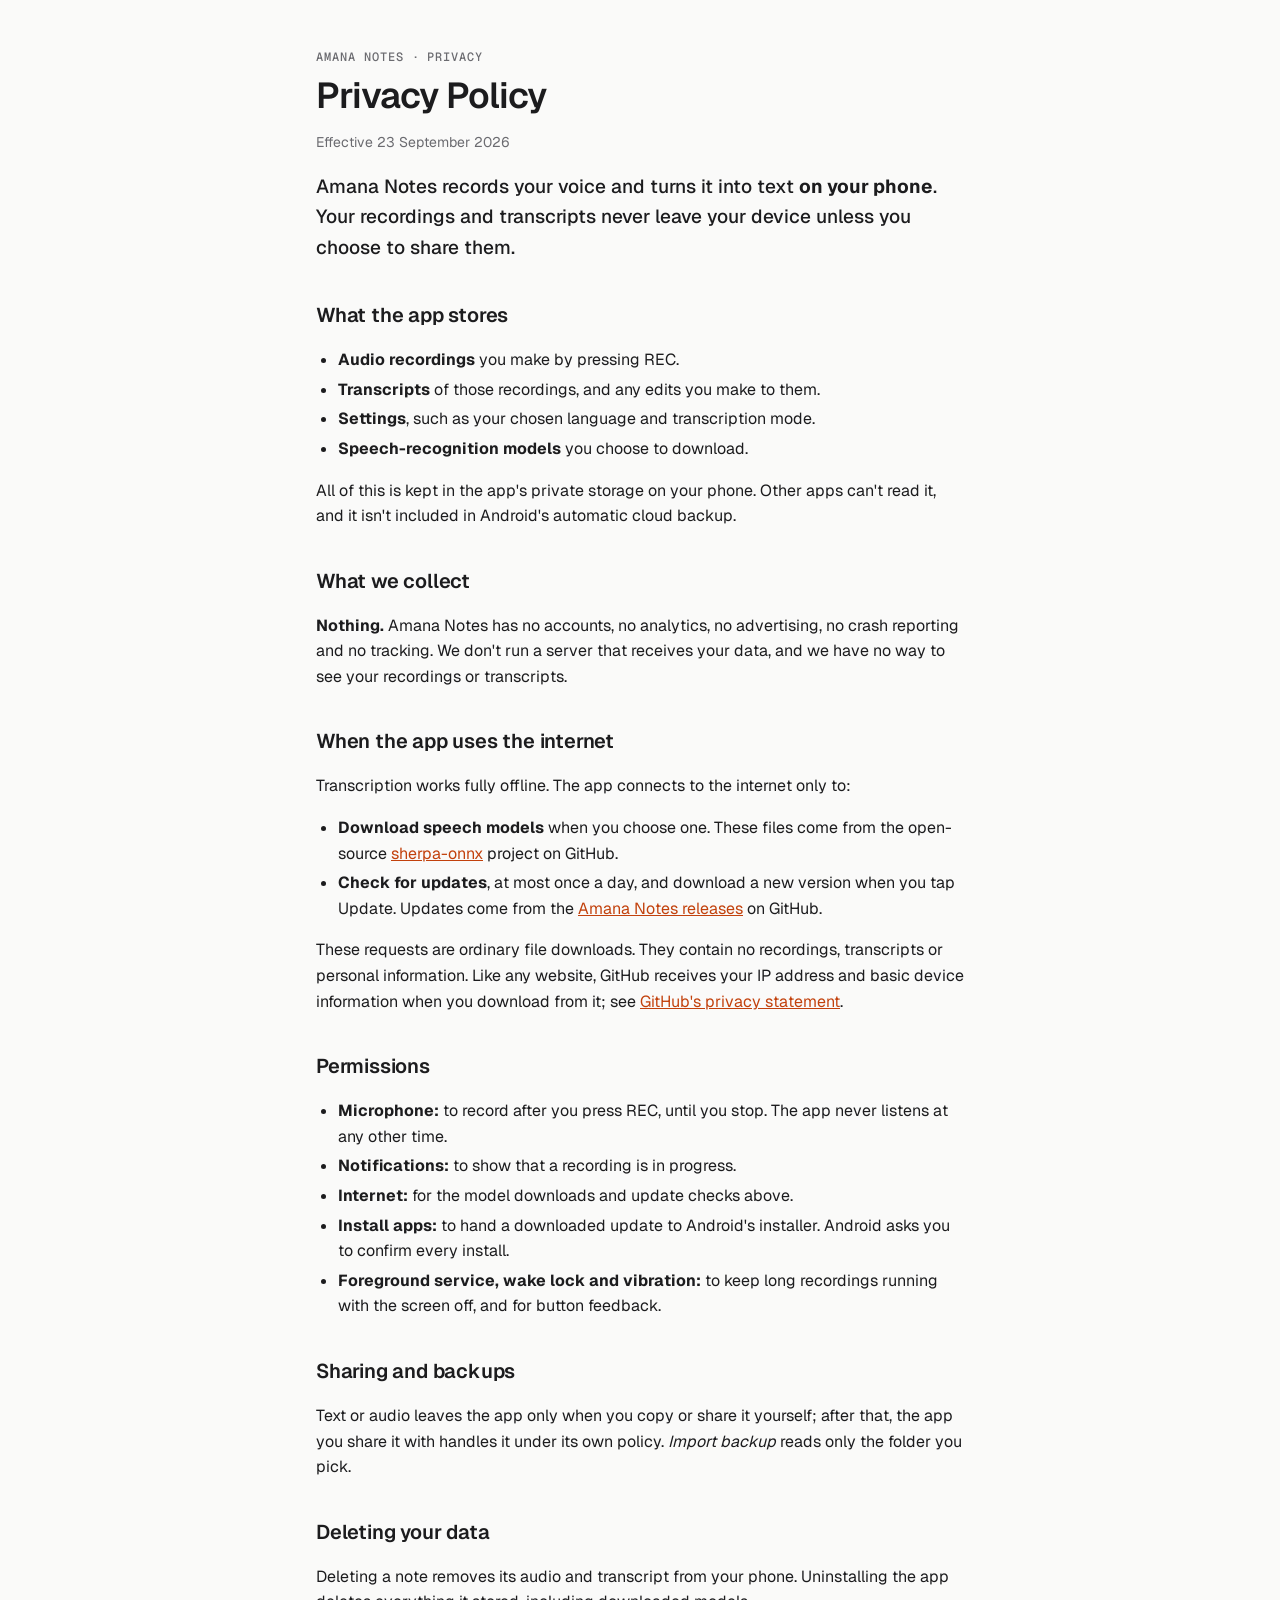
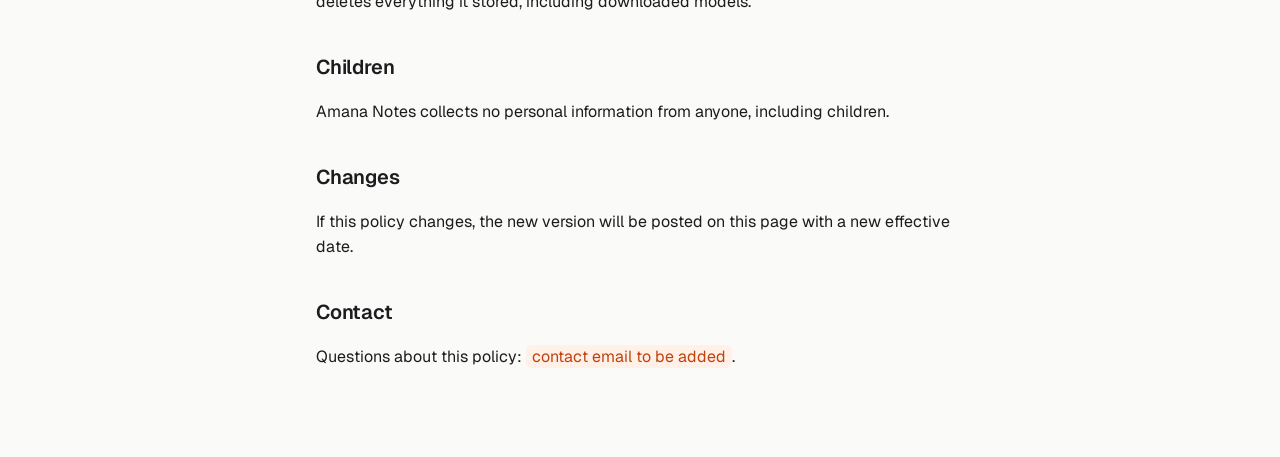
==== docs/privacy.html @ c2082cd3 "Add download page and privacy policy" ====
<!doctype html>
<html lang="en">
<head>
<meta charset="utf-8">
<meta name="viewport" content="width=device-width, initial-scale=1">
<title>Amana Notes · Privacy Policy</title>
<link rel="stylesheet" href="style.css">
</head>
<body>
<main>
  <p class="eyebrow"><a href="./">AMANA NOTES</a> · PRIVACY</p>
  <h1>Privacy Policy</h1>
  <p class="meta">Effective 23 September 2026</p>

  <p class="lead">Amana Notes records your voice and turns it into text <strong>on your phone</strong>. Your recordings and transcripts never leave your device unless you choose to share them.</p>

  <h2>What the app stores</h2>
  <ul>
    <li><strong>Audio recordings</strong> you make by pressing REC.</li>
    <li><strong>Transcripts</strong> of those recordings, and any edits you make to them.</li>
    <li><strong>Settings</strong>, such as your chosen language and transcription mode.</li>
    <li><strong>Speech-recognition models</strong> you choose to download.</li>
  </ul>
  <p>All of this is kept in the app's private storage on your phone. Other apps can't read it, and it isn't included in Android's automatic cloud backup.</p>

  <h2>What we collect</h2>
  <p><strong>Nothing.</strong> Amana Notes has no accounts, no analytics, no advertising, no crash reporting and no tracking. We don't run a server that receives your data, and we have no way to see your recordings or transcripts.</p>

  <h2>When the app uses the internet</h2>
  <p>Transcription works fully offline. The app connects to the internet only to:</p>
  <ul>
    <li><strong>Download speech models</strong> when you choose one. These files come from the open-source <a href="https://github.com/k2-fsa/sherpa-onnx">sherpa-onnx</a> project on GitHub.</li>
    <li><strong>Check for updates</strong>, at most once a day, and download a new version when you tap Update. Updates come from the <a href="https://github.com/Imperol3/amana-notes">Amana Notes releases</a> on GitHub.</li>
  </ul>
  <p>These requests are ordinary file downloads. They contain no recordings, transcripts or personal information. Like any website, GitHub receives your IP address and basic device information when you download from it; see <a href="https://docs.github.com/en/site-policy/privacy-policies/github-general-privacy-statement">GitHub's privacy statement</a>.</p>

  <h2>Permissions</h2>
  <ul>
    <li><strong>Microphone:</strong> to record after you press REC, until you stop. The app never listens at any other time.</li>
    <li><strong>Notifications:</strong> to show that a recording is in progress.</li>
    <li><strong>Internet:</strong> for the model downloads and update checks above.</li>
    <li><strong>Install apps:</strong> to hand a downloaded update to Android's installer. Android asks you to confirm every install.</li>
    <li><strong>Foreground service, wake lock and vibration:</strong> to keep long recordings running with the screen off, and for button feedback.</li>
  </ul>

  <h2>Sharing and backups</h2>
  <p>Text or audio leaves the app only when you copy or share it yourself; after that, the app you share it with handles it under its own policy. <em>Import backup</em> reads only the folder you pick.</p>

  <h2>Deleting your data</h2>
  <p>Deleting a note removes its audio and transcript from your phone. Uninstalling the app deletes everything it stored, including downloaded models.</p>

  <h2>Children</h2>
  <p>Amana Notes collects no personal information from anyone, including children.</p>

  <h2>Changes</h2>
  <p>If this policy changes, the new version will be posted on this page with a new effective date.</p>

  <h2>Contact</h2>
  <p>Questions about this policy: <span class="placeholder">contact email to be added</span>.</p>
</main>
</body>
</html>
---- docs/style.css ----
@import url('https://fonts.googleapis.com/css2?family=Geist:wght@400;500;600&family=Geist+Mono:wght@500&display=swap');

:root {
  --page: #fafaf9;
  --panel: #ffffff;
  --ink: #1c1c1e;
  --muted: #6b6b70;
  --line: #e7e5e4;
  --accent: #ff6b1f;
  --accent-text: #c2410c;
}

* { box-sizing: border-box; }

body {
  margin: 0;
  background: var(--page);
  color: var(--ink);
  font: 16px/1.6 'Geist', system-ui, sans-serif;
}

main { max-width: 680px; margin: 0 auto; padding: 48px 16px 72px; }

.eyebrow, .chips span, .button {
  font-family: 'Geist Mono', ui-monospace, monospace;
  font-weight: 500;
  letter-spacing: 0.08em;
}
.eyebrow { font-size: 12px; color: var(--muted); margin: 0 0 8px; }
.eyebrow a { color: inherit; text-decoration: none; }

h1 { font-weight: 600; font-size: 36px; letter-spacing: -0.03em; line-height: 1.15; margin: 0 0 8px; }
h2 { font-weight: 600; font-size: 20px; letter-spacing: -0.01em; margin: 36px 0 8px; }

.lead { font-size: 19px; font-weight: 500; }
.meta { color: var(--muted); font-size: 14px; }

a { color: var(--accent-text); }
ul, ol { padding-left: 22px; }
li { margin: 4px 0; }

.chips { display: flex; flex-wrap: wrap; gap: 8px; }
.chips span {
  font-size: 11px;
  padding: 4px 10px;
  border: 1px solid var(--line);
  border-radius: 999px;
  background: var(--panel);
}

.button {
  display: inline-block;
  margin-top: 12px;
  padding: 14px 22px;
  border-radius: 14px;
  background: var(--accent);
  color: #fff;
  text-decoration: none;
  font-size: 14px;
}

.placeholder { background: #fff1e8; color: var(--accent-text); padding: 1px 6px; border-radius: 6px; }
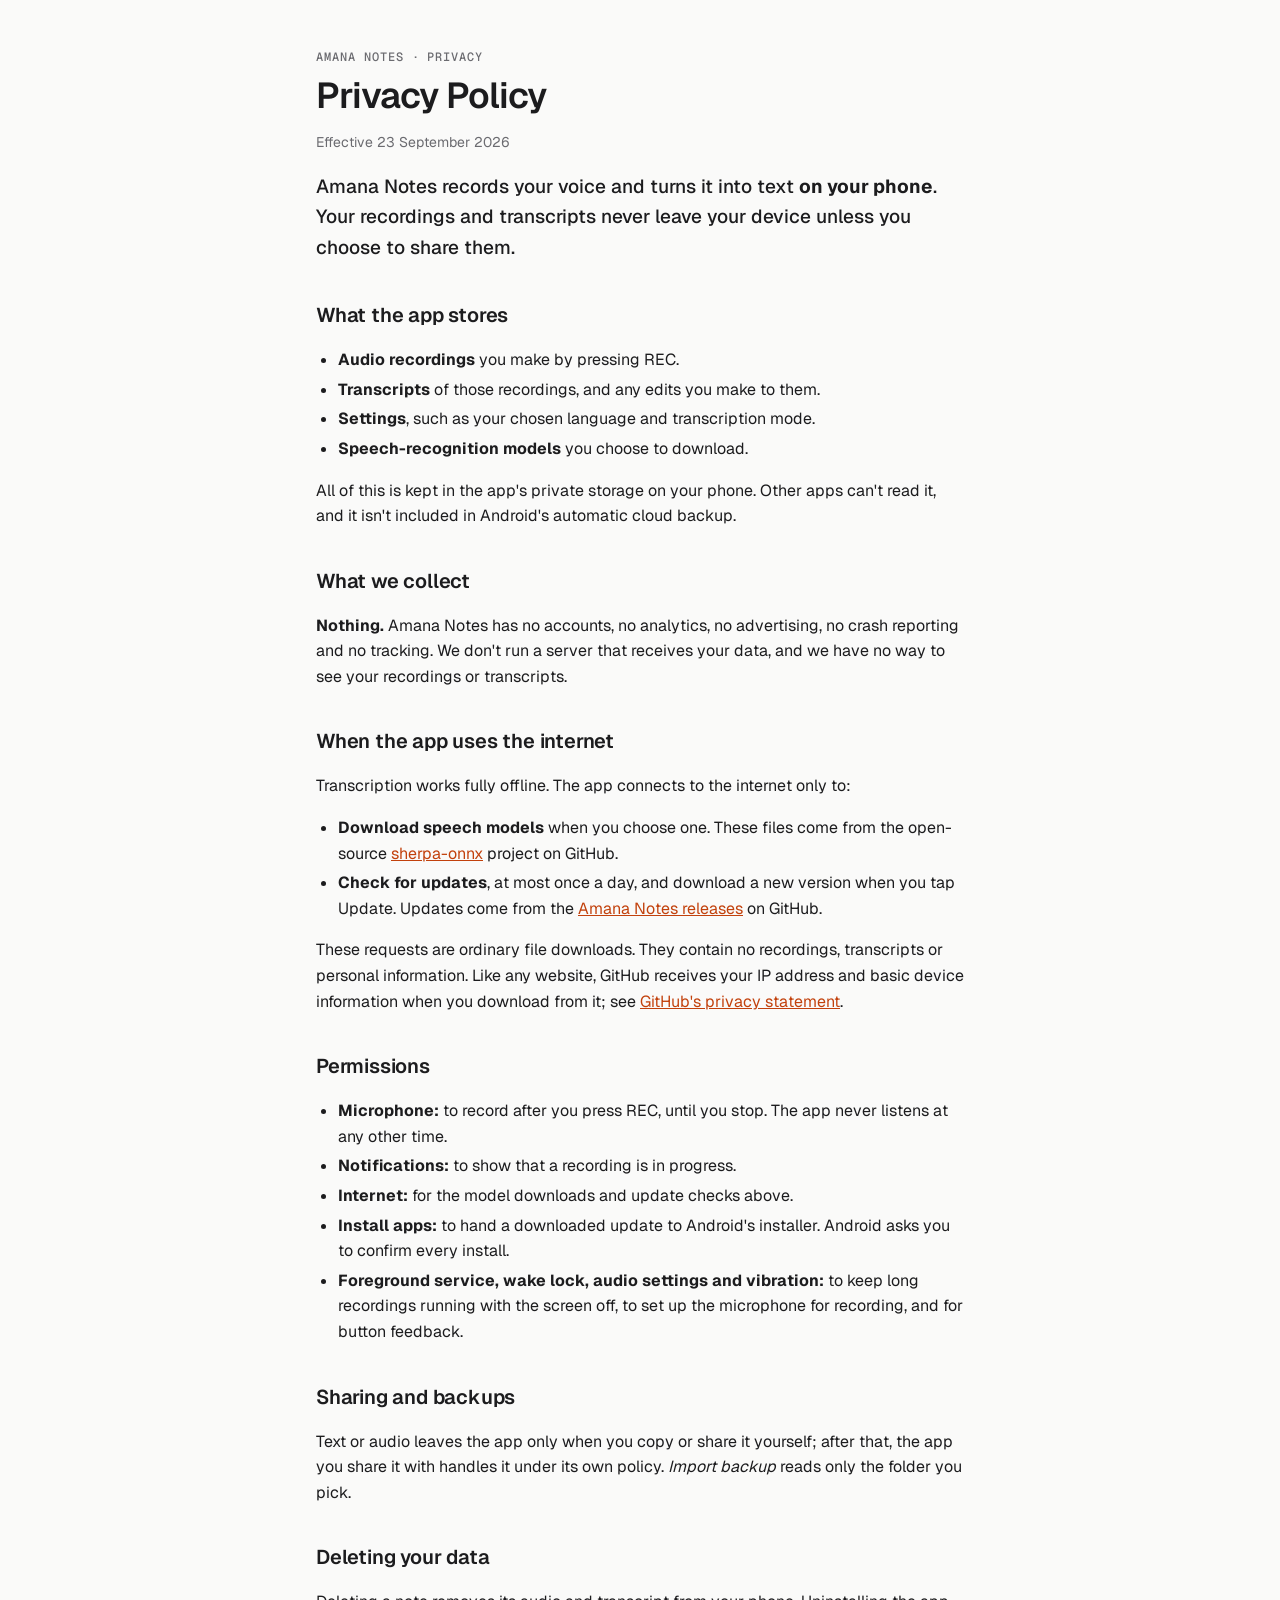
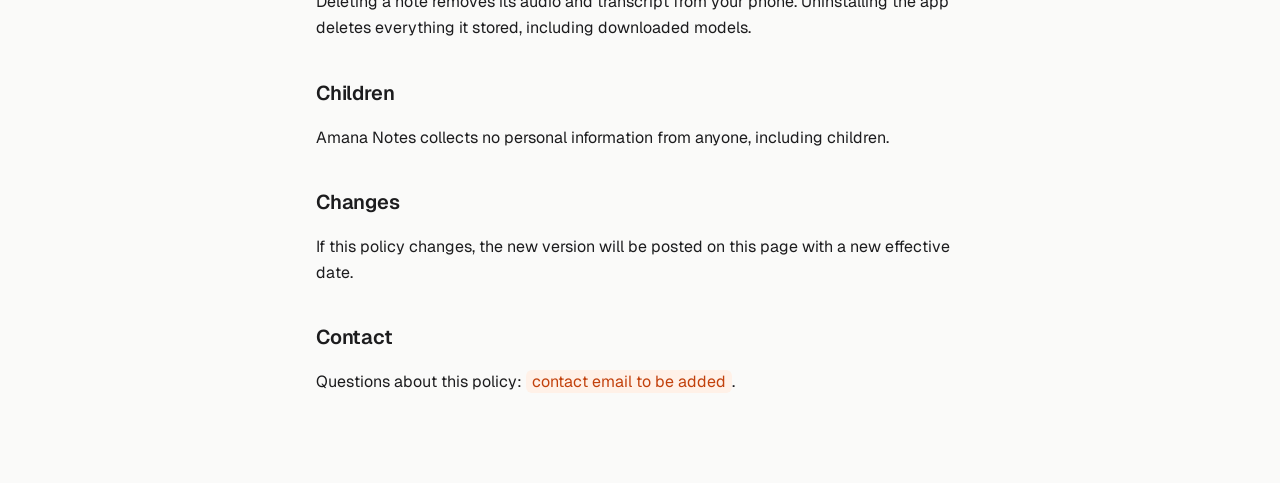
==== commit 4608a7dd: "List the audio settings permission in the privacy policy" ====
--- a/docs/privacy.html
+++ b/docs/privacy.html
@@ -40,7 +40,7 @@
     <li><strong>Notifications:</strong> to show that a recording is in progress.</li>
     <li><strong>Internet:</strong> for the model downloads and update checks above.</li>
     <li><strong>Install apps:</strong> to hand a downloaded update to Android's installer. Android asks you to confirm every install.</li>
-    <li><strong>Foreground service, wake lock and vibration:</strong> to keep long recordings running with the screen off, and for button feedback.</li>
+    <li><strong>Foreground service, wake lock, audio settings and vibration:</strong> to keep long recordings running with the screen off, to set up the microphone for recording, and for button feedback.</li>
   </ul>
 
   <h2>Sharing and backups</h2>
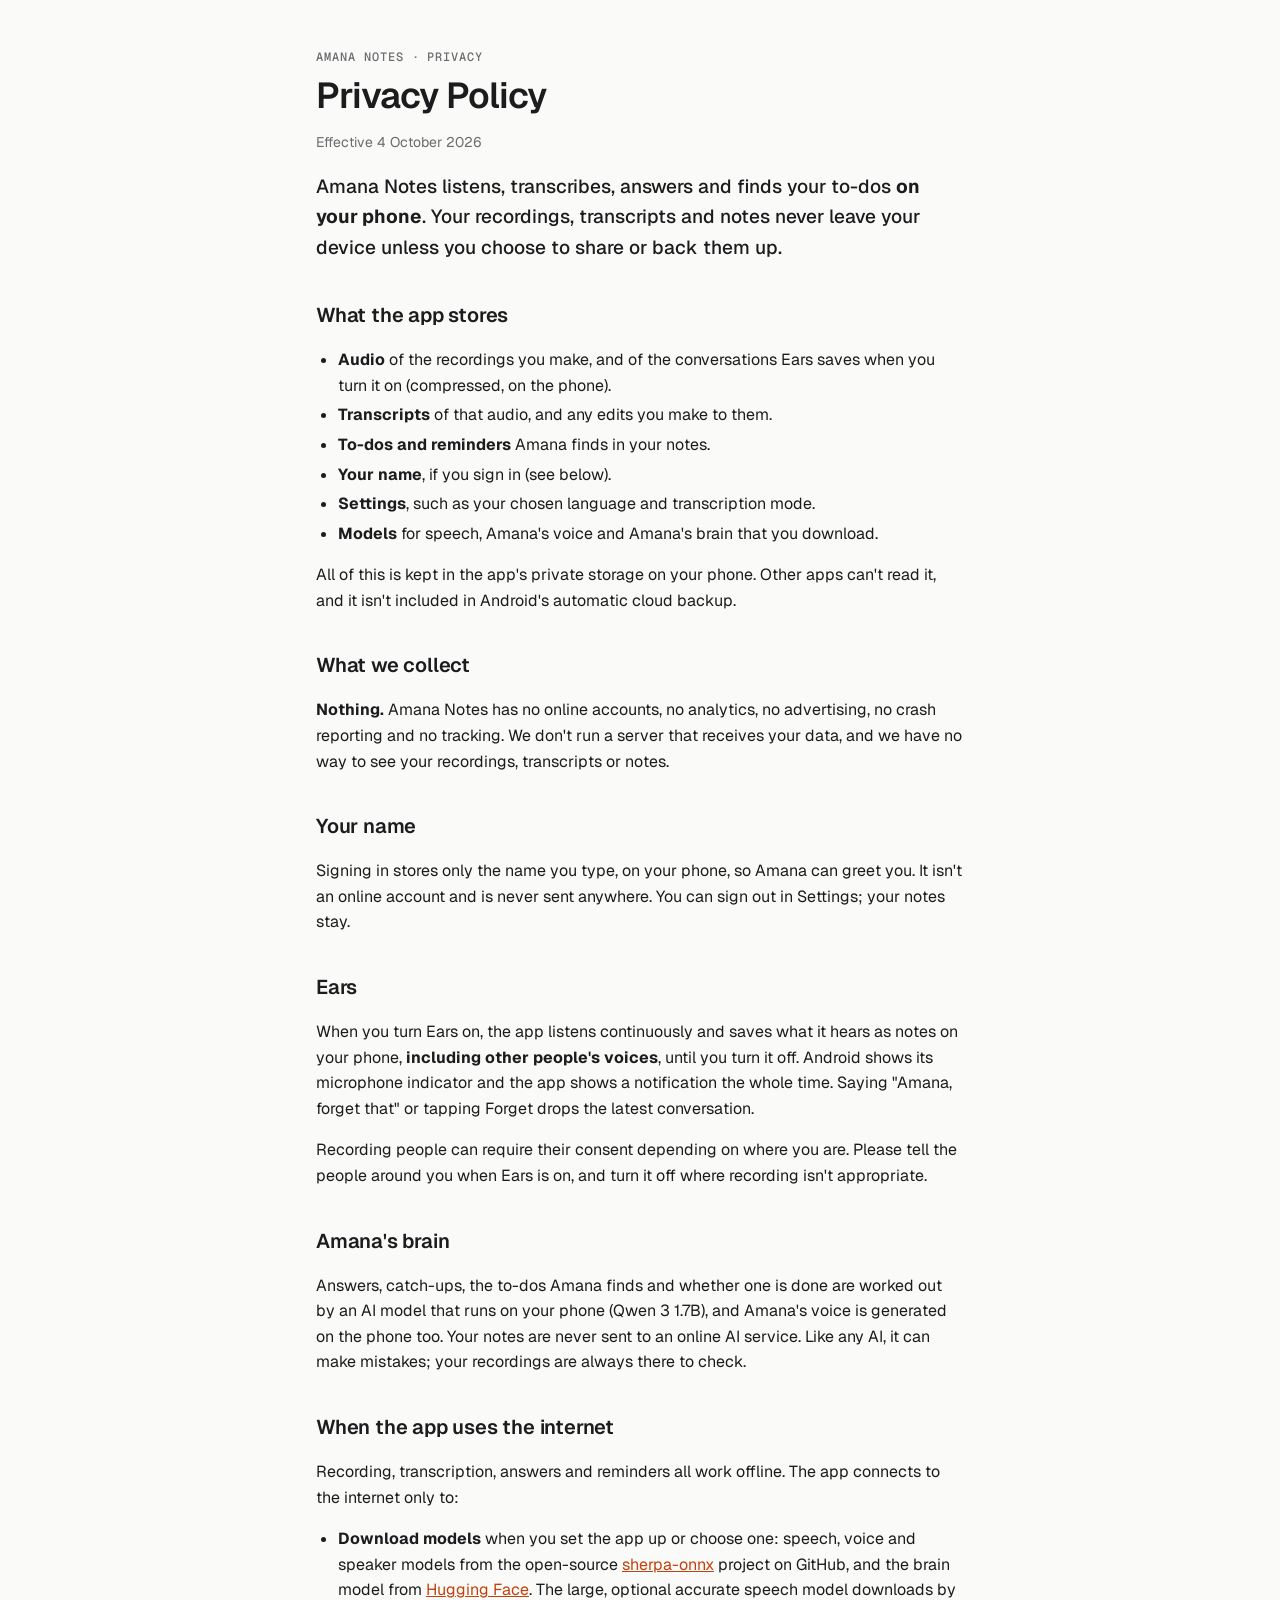
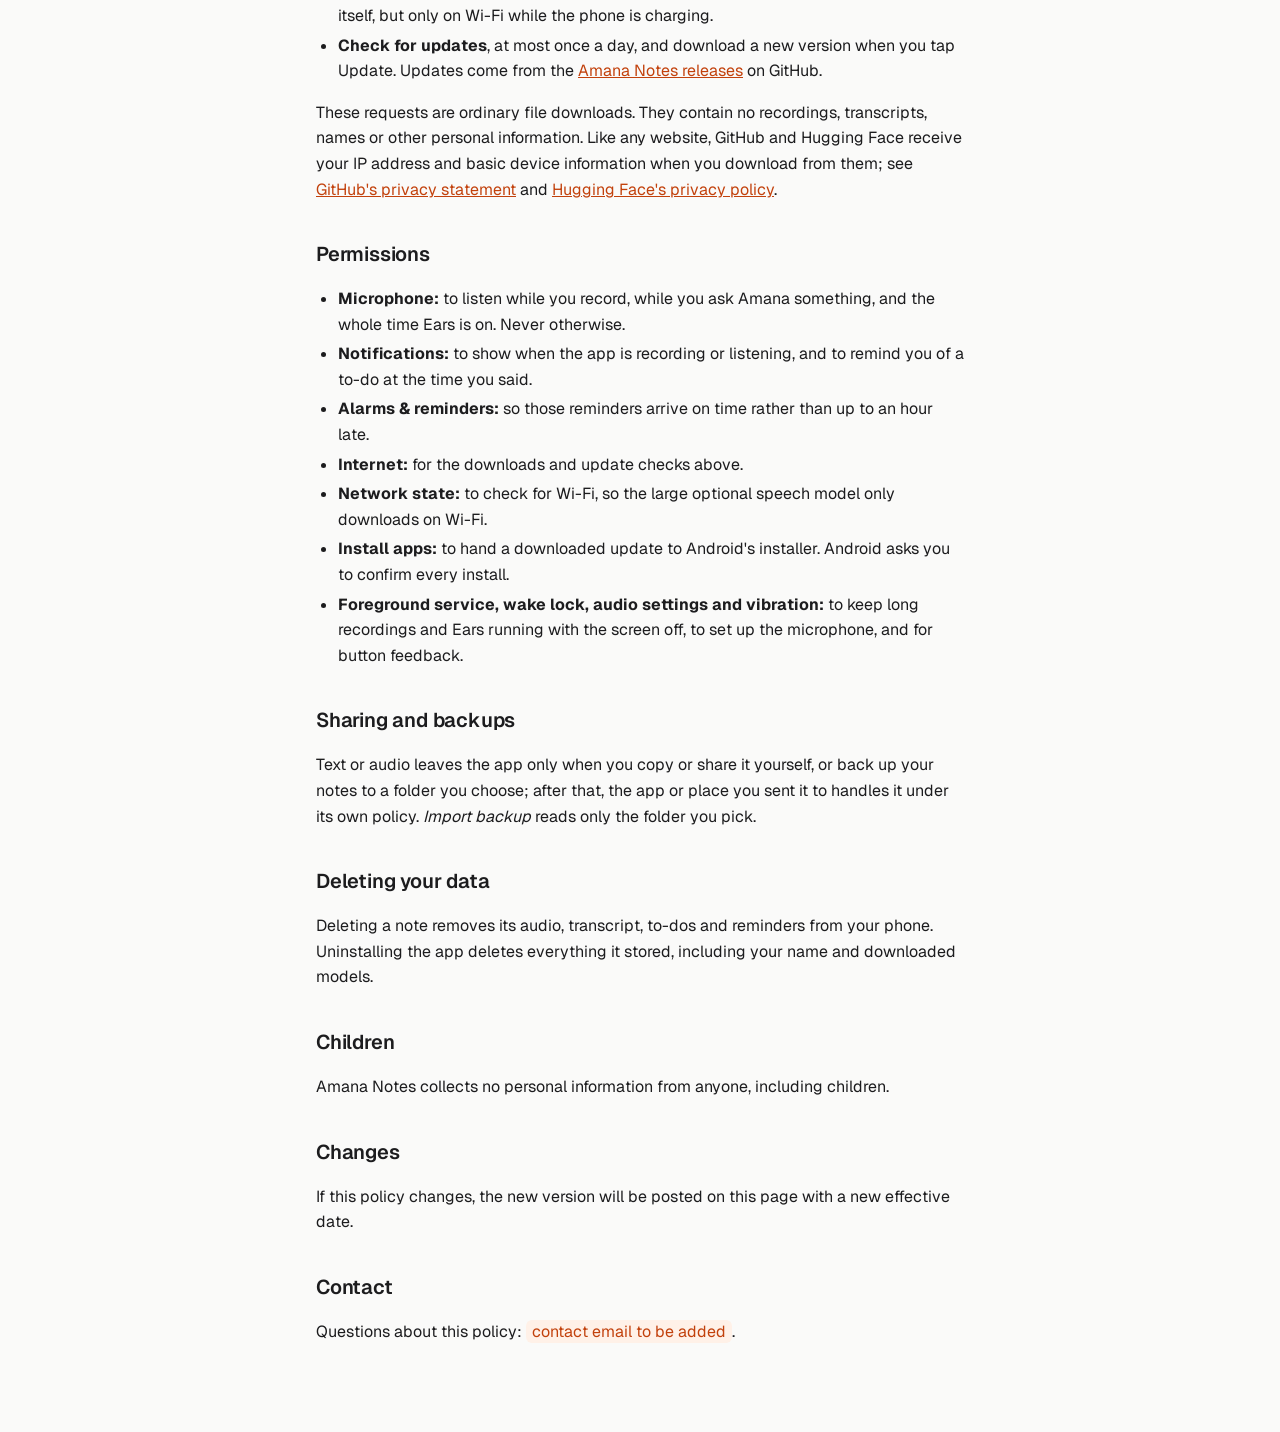
==== commit 14af8e19: "Privacy policy and setup step for Amana Notes 1.1.0 (Ears, on-phone AI, to-dos, reminders, sign-in)" ====
--- a/docs/privacy.html
+++ b/docs/privacy.html
@@ -10,44 +10,58 @@
 <main>
   <p class="eyebrow"><a href="./">AMANA NOTES</a> · PRIVACY</p>
   <h1>Privacy Policy</h1>
-  <p class="meta">Effective 23 September 2026</p>
+  <p class="meta">Effective 4 October 2026</p>
 
-  <p class="lead">Amana Notes records your voice and turns it into text <strong>on your phone</strong>. Your recordings and transcripts never leave your device unless you choose to share them.</p>
+  <p class="lead">Amana Notes listens, transcribes, answers and finds your to-dos <strong>on your phone</strong>. Your recordings, transcripts and notes never leave your device unless you choose to share or back them up.</p>
 
   <h2>What the app stores</h2>
   <ul>
-    <li><strong>Audio recordings</strong> you make by pressing REC.</li>
-    <li><strong>Transcripts</strong> of those recordings, and any edits you make to them.</li>
+    <li><strong>Audio</strong> of the recordings you make, and of the conversations Ears saves when you turn it on (compressed, on the phone).</li>
+    <li><strong>Transcripts</strong> of that audio, and any edits you make to them.</li>
+    <li><strong>To-dos and reminders</strong> Amana finds in your notes.</li>
+    <li><strong>Your name</strong>, if you sign in (see below).</li>
     <li><strong>Settings</strong>, such as your chosen language and transcription mode.</li>
-    <li><strong>Speech-recognition models</strong> you choose to download.</li>
+    <li><strong>Models</strong> for speech, Amana's voice and Amana's brain that you download.</li>
   </ul>
   <p>All of this is kept in the app's private storage on your phone. Other apps can't read it, and it isn't included in Android's automatic cloud backup.</p>
 
   <h2>What we collect</h2>
-  <p><strong>Nothing.</strong> Amana Notes has no accounts, no analytics, no advertising, no crash reporting and no tracking. We don't run a server that receives your data, and we have no way to see your recordings or transcripts.</p>
+  <p><strong>Nothing.</strong> Amana Notes has no online accounts, no analytics, no advertising, no crash reporting and no tracking. We don't run a server that receives your data, and we have no way to see your recordings, transcripts or notes.</p>
+
+  <h2>Your name</h2>
+  <p>Signing in stores only the name you type, on your phone, so Amana can greet you. It isn't an online account and is never sent anywhere. You can sign out in Settings; your notes stay.</p>
+
+  <h2>Ears</h2>
+  <p>When you turn Ears on, the app listens continuously and saves what it hears as notes on your phone, <strong>including other people's voices</strong>, until you turn it off. Android shows its microphone indicator and the app shows a notification the whole time. Saying "Amana, forget that" or tapping Forget drops the latest conversation.</p>
+  <p>Recording people can require their consent depending on where you are. Please tell the people around you when Ears is on, and turn it off where recording isn't appropriate.</p>
+
+  <h2>Amana's brain</h2>
+  <p>Answers, catch-ups, the to-dos Amana finds and whether one is done are worked out by an AI model that runs on your phone (Qwen 3 1.7B), and Amana's voice is generated on the phone too. Your notes are never sent to an online AI service. Like any AI, it can make mistakes; your recordings are always there to check.</p>
 
   <h2>When the app uses the internet</h2>
-  <p>Transcription works fully offline. The app connects to the internet only to:</p>
+  <p>Recording, transcription, answers and reminders all work offline. The app connects to the internet only to:</p>
   <ul>
-    <li><strong>Download speech models</strong> when you choose one. These files come from the open-source <a href="https://github.com/k2-fsa/sherpa-onnx">sherpa-onnx</a> project on GitHub.</li>
+    <li><strong>Download models</strong> when you set the app up or choose one: speech, voice and speaker models from the open-source <a href="https://github.com/k2-fsa/sherpa-onnx">sherpa-onnx</a> project on GitHub, and the brain model from <a href="https://huggingface.co/">Hugging Face</a>. The large, optional accurate speech model downloads by itself, but only on Wi-Fi while the phone is charging.</li>
     <li><strong>Check for updates</strong>, at most once a day, and download a new version when you tap Update. Updates come from the <a href="https://github.com/Imperol3/amana-notes">Amana Notes releases</a> on GitHub.</li>
   </ul>
-  <p>These requests are ordinary file downloads. They contain no recordings, transcripts or personal information. Like any website, GitHub receives your IP address and basic device information when you download from it; see <a href="https://docs.github.com/en/site-policy/privacy-policies/github-general-privacy-statement">GitHub's privacy statement</a>.</p>
+  <p>These requests are ordinary file downloads. They contain no recordings, transcripts, names or other personal information. Like any website, GitHub and Hugging Face receive your IP address and basic device information when you download from them; see <a href="https://docs.github.com/en/site-policy/privacy-policies/github-general-privacy-statement">GitHub's privacy statement</a> and <a href="https://huggingface.co/privacy">Hugging Face's privacy policy</a>.</p>
 
   <h2>Permissions</h2>
   <ul>
-    <li><strong>Microphone:</strong> to record after you press REC, until you stop. The app never listens at any other time.</li>
-    <li><strong>Notifications:</strong> to show that a recording is in progress.</li>
-    <li><strong>Internet:</strong> for the model downloads and update checks above.</li>
+    <li><strong>Microphone:</strong> to listen while you record, while you ask Amana something, and the whole time Ears is on. Never otherwise.</li>
+    <li><strong>Notifications:</strong> to show when the app is recording or listening, and to remind you of a to-do at the time you said.</li>
+    <li><strong>Alarms &amp; reminders:</strong> so those reminders arrive on time rather than up to an hour late.</li>
+    <li><strong>Internet:</strong> for the downloads and update checks above.</li>
+    <li><strong>Network state:</strong> to check for Wi-Fi, so the large optional speech model only downloads on Wi-Fi.</li>
     <li><strong>Install apps:</strong> to hand a downloaded update to Android's installer. Android asks you to confirm every install.</li>
-    <li><strong>Foreground service, wake lock, audio settings and vibration:</strong> to keep long recordings running with the screen off, to set up the microphone for recording, and for button feedback.</li>
+    <li><strong>Foreground service, wake lock, audio settings and vibration:</strong> to keep long recordings and Ears running with the screen off, to set up the microphone, and for button feedback.</li>
   </ul>
 
   <h2>Sharing and backups</h2>
-  <p>Text or audio leaves the app only when you copy or share it yourself; after that, the app you share it with handles it under its own policy. <em>Import backup</em> reads only the folder you pick.</p>
+  <p>Text or audio leaves the app only when you copy or share it yourself, or back up your notes to a folder you choose; after that, the app or place you sent it to handles it under its own policy. <em>Import backup</em> reads only the folder you pick.</p>
 
   <h2>Deleting your data</h2>
-  <p>Deleting a note removes its audio and transcript from your phone. Uninstalling the app deletes everything it stored, including downloaded models.</p>
+  <p>Deleting a note removes its audio, transcript, to-dos and reminders from your phone. Uninstalling the app deletes everything it stored, including your name and downloaded models.</p>
 
   <h2>Children</h2>
   <p>Amana Notes collects no personal information from anyone, including children.</p>
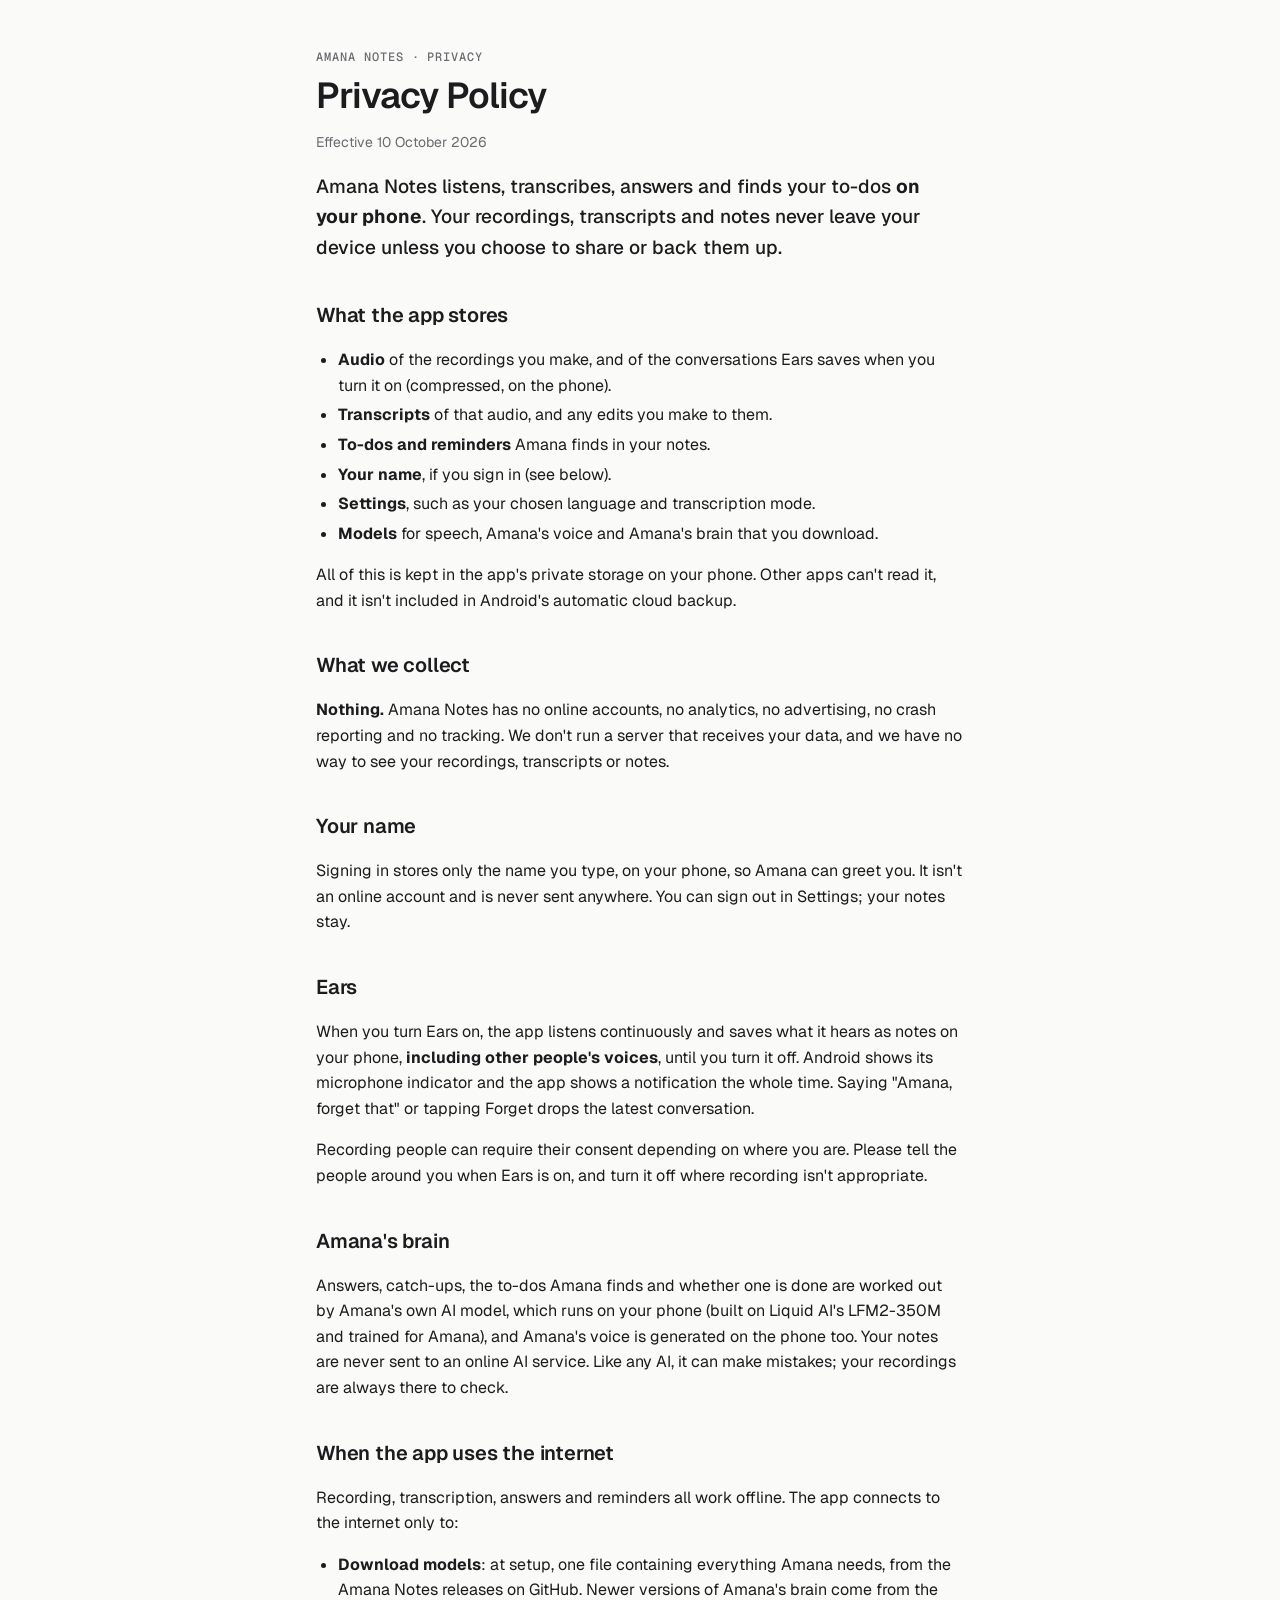
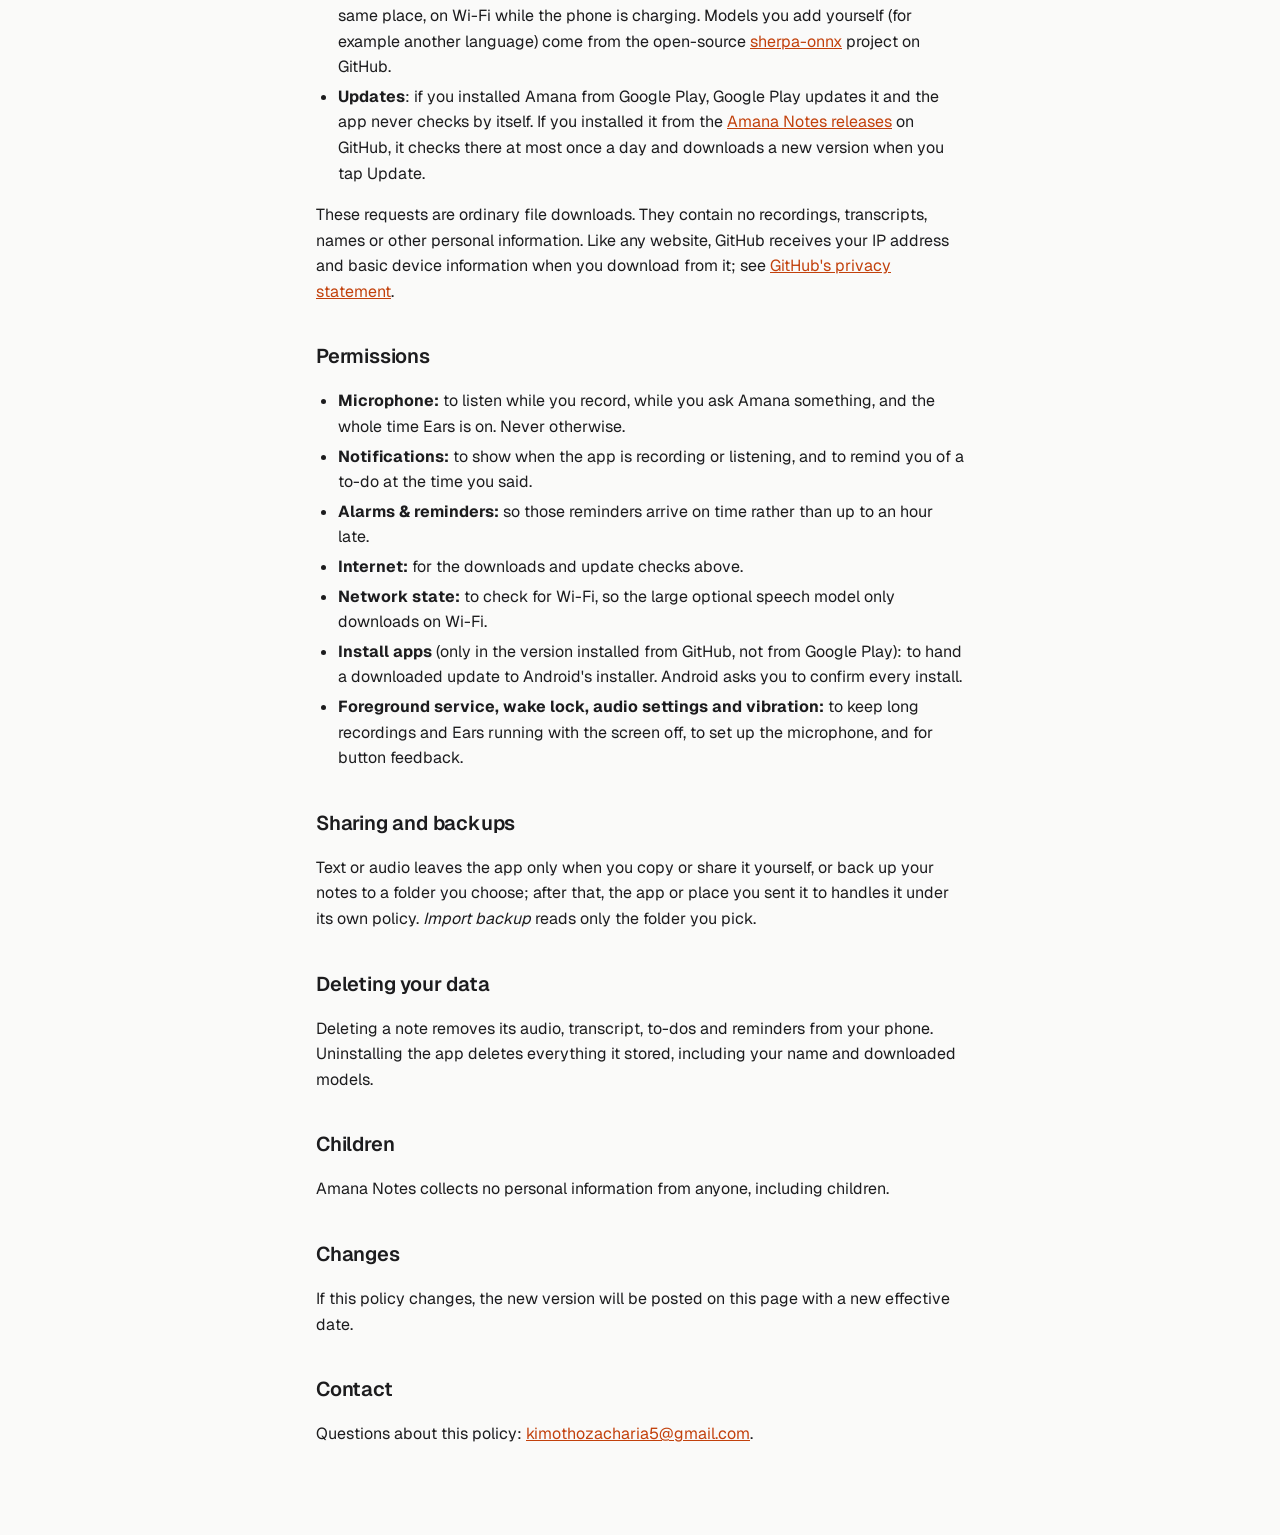
==== commit 2a8b02d8: "Privacy: Amana's own brain (LFM2-350M), no Hugging Face downloads, Play edition updated by Google Pl" ====
--- a/docs/privacy.html
+++ b/docs/privacy.html
@@ -10,7 +10,7 @@
 <main>
   <p class="eyebrow"><a href="./">AMANA NOTES</a> · PRIVACY</p>
   <h1>Privacy Policy</h1>
-  <p class="meta">Effective 4 October 2026</p>
+  <p class="meta">Effective 10 October 2026</p>
 
   <p class="lead">Amana Notes listens, transcribes, answers and finds your to-dos <strong>on your phone</strong>. Your recordings, transcripts and notes never leave your device unless you choose to share or back them up.</p>
 
@@ -36,15 +36,15 @@
   <p>Recording people can require their consent depending on where you are. Please tell the people around you when Ears is on, and turn it off where recording isn't appropriate.</p>
 
   <h2>Amana's brain</h2>
-  <p>Answers, catch-ups, the to-dos Amana finds and whether one is done are worked out by an AI model that runs on your phone (Qwen 3 1.7B), and Amana's voice is generated on the phone too. Your notes are never sent to an online AI service. Like any AI, it can make mistakes; your recordings are always there to check.</p>
+  <p>Answers, catch-ups, the to-dos Amana finds and whether one is done are worked out by Amana's own AI model, which runs on your phone (built on Liquid AI's LFM2-350M and trained for Amana), and Amana's voice is generated on the phone too. Your notes are never sent to an online AI service. Like any AI, it can make mistakes; your recordings are always there to check.</p>
 
   <h2>When the app uses the internet</h2>
   <p>Recording, transcription, answers and reminders all work offline. The app connects to the internet only to:</p>
   <ul>
-    <li><strong>Download models</strong> when you set the app up or choose one: speech, voice and speaker models from the open-source <a href="https://github.com/k2-fsa/sherpa-onnx">sherpa-onnx</a> project on GitHub, and the brain model from <a href="https://huggingface.co/">Hugging Face</a>. The large, optional accurate speech model downloads by itself, but only on Wi-Fi while the phone is charging.</li>
-    <li><strong>Check for updates</strong>, at most once a day, and download a new version when you tap Update. Updates come from the <a href="https://github.com/Imperol3/amana-notes">Amana Notes releases</a> on GitHub.</li>
+    <li><strong>Download models</strong>: at setup, one file containing everything Amana needs, from the Amana Notes releases on GitHub. Newer versions of Amana's brain come from the same place, on Wi-Fi while the phone is charging. Models you add yourself (for example another language) come from the open-source <a href="https://github.com/k2-fsa/sherpa-onnx">sherpa-onnx</a> project on GitHub.</li>
+    <li><strong>Updates</strong>: if you installed Amana from Google Play, Google Play updates it and the app never checks by itself. If you installed it from the <a href="https://github.com/Imperol3/amana-notes">Amana Notes releases</a> on GitHub, it checks there at most once a day and downloads a new version when you tap Update.</li>
   </ul>
-  <p>These requests are ordinary file downloads. They contain no recordings, transcripts, names or other personal information. Like any website, GitHub and Hugging Face receive your IP address and basic device information when you download from them; see <a href="https://docs.github.com/en/site-policy/privacy-policies/github-general-privacy-statement">GitHub's privacy statement</a> and <a href="https://huggingface.co/privacy">Hugging Face's privacy policy</a>.</p>
+  <p>These requests are ordinary file downloads. They contain no recordings, transcripts, names or other personal information. Like any website, GitHub receives your IP address and basic device information when you download from it; see <a href="https://docs.github.com/en/site-policy/privacy-policies/github-general-privacy-statement">GitHub's privacy statement</a>.</p>
 
   <h2>Permissions</h2>
   <ul>
@@ -53,7 +53,7 @@
     <li><strong>Alarms &amp; reminders:</strong> so those reminders arrive on time rather than up to an hour late.</li>
     <li><strong>Internet:</strong> for the downloads and update checks above.</li>
     <li><strong>Network state:</strong> to check for Wi-Fi, so the large optional speech model only downloads on Wi-Fi.</li>
-    <li><strong>Install apps:</strong> to hand a downloaded update to Android's installer. Android asks you to confirm every install.</li>
+    <li><strong>Install apps</strong> (only in the version installed from GitHub, not from Google Play): to hand a downloaded update to Android's installer. Android asks you to confirm every install.</li>
     <li><strong>Foreground service, wake lock, audio settings and vibration:</strong> to keep long recordings and Ears running with the screen off, to set up the microphone, and for button feedback.</li>
   </ul>
 
@@ -70,7 +70,7 @@
   <p>If this policy changes, the new version will be posted on this page with a new effective date.</p>
 
   <h2>Contact</h2>
-  <p>Questions about this policy: <span class="placeholder">contact email to be added</span>.</p>
+  <p>Questions about this policy: <a href="mailto:kimothozacharia5@gmail.com">kimothozacharia5@gmail.com</a>.</p>
 </main>
 </body>
 </html>
